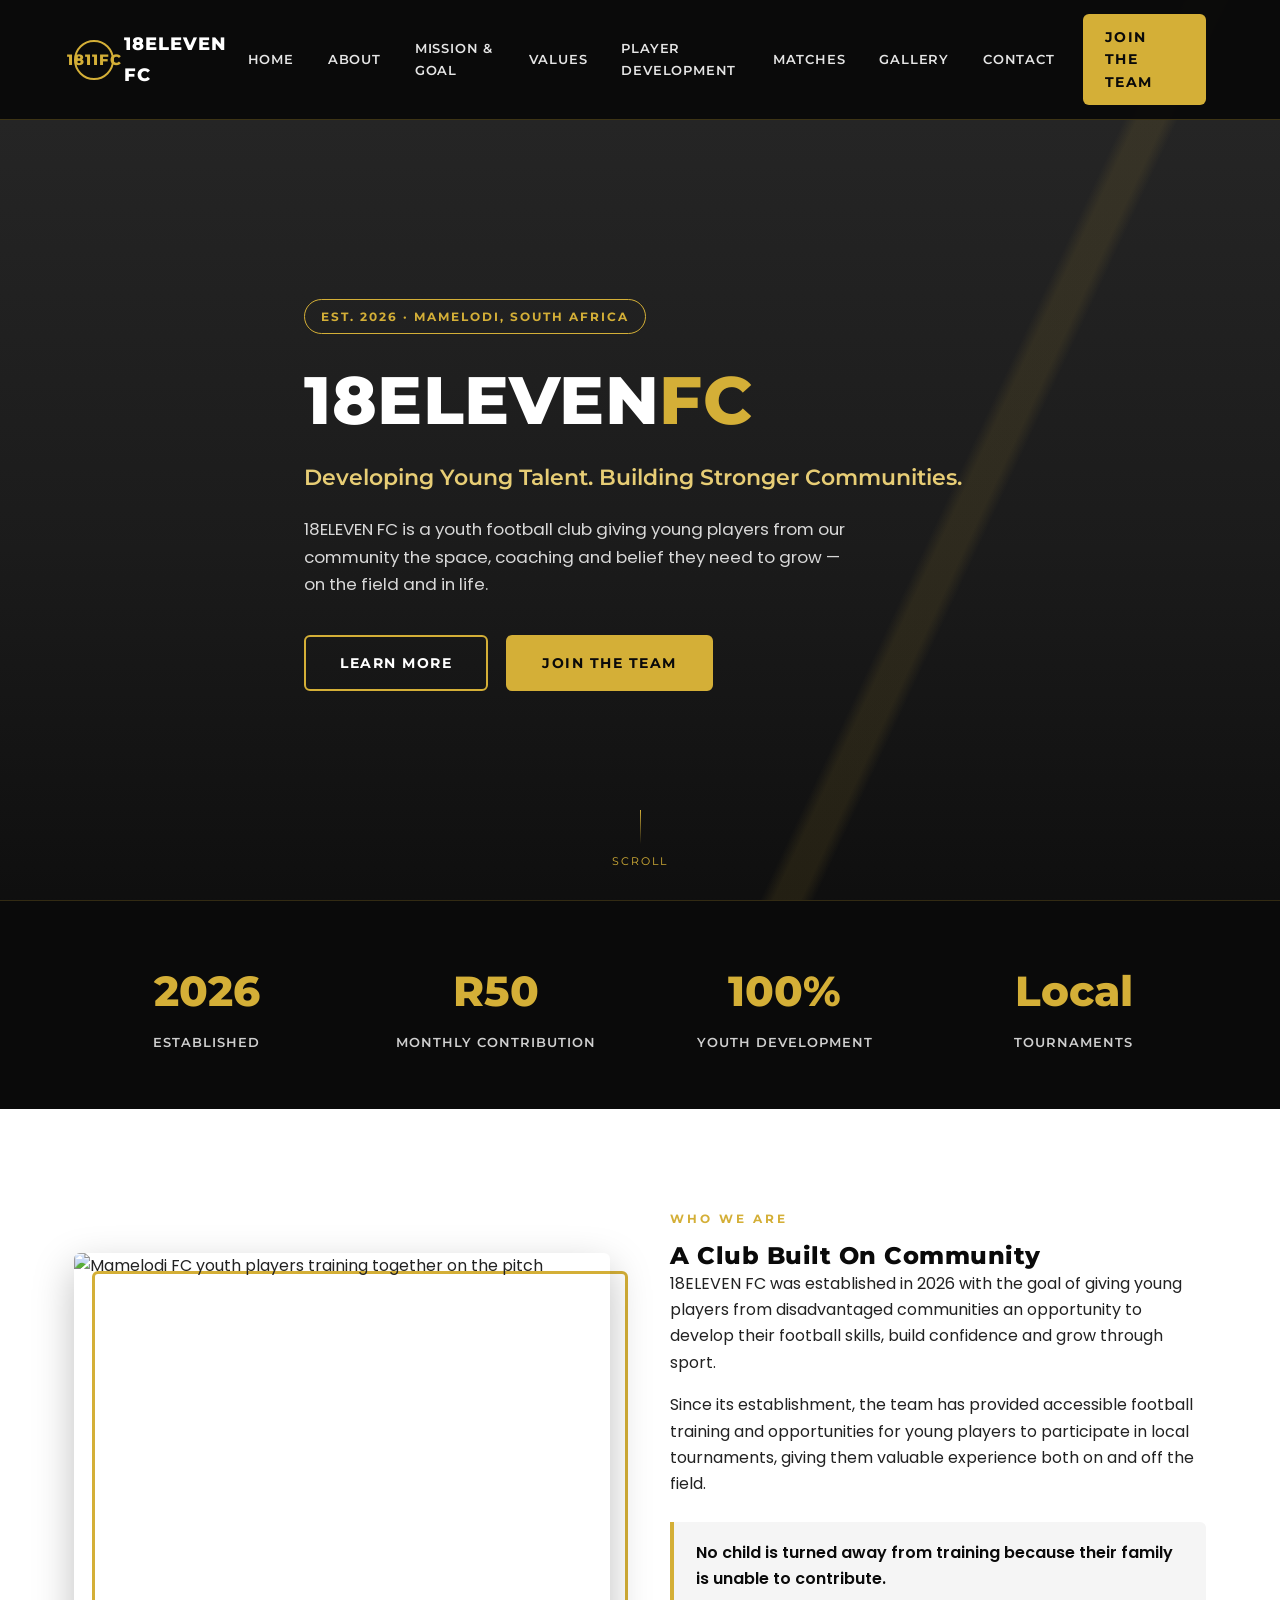
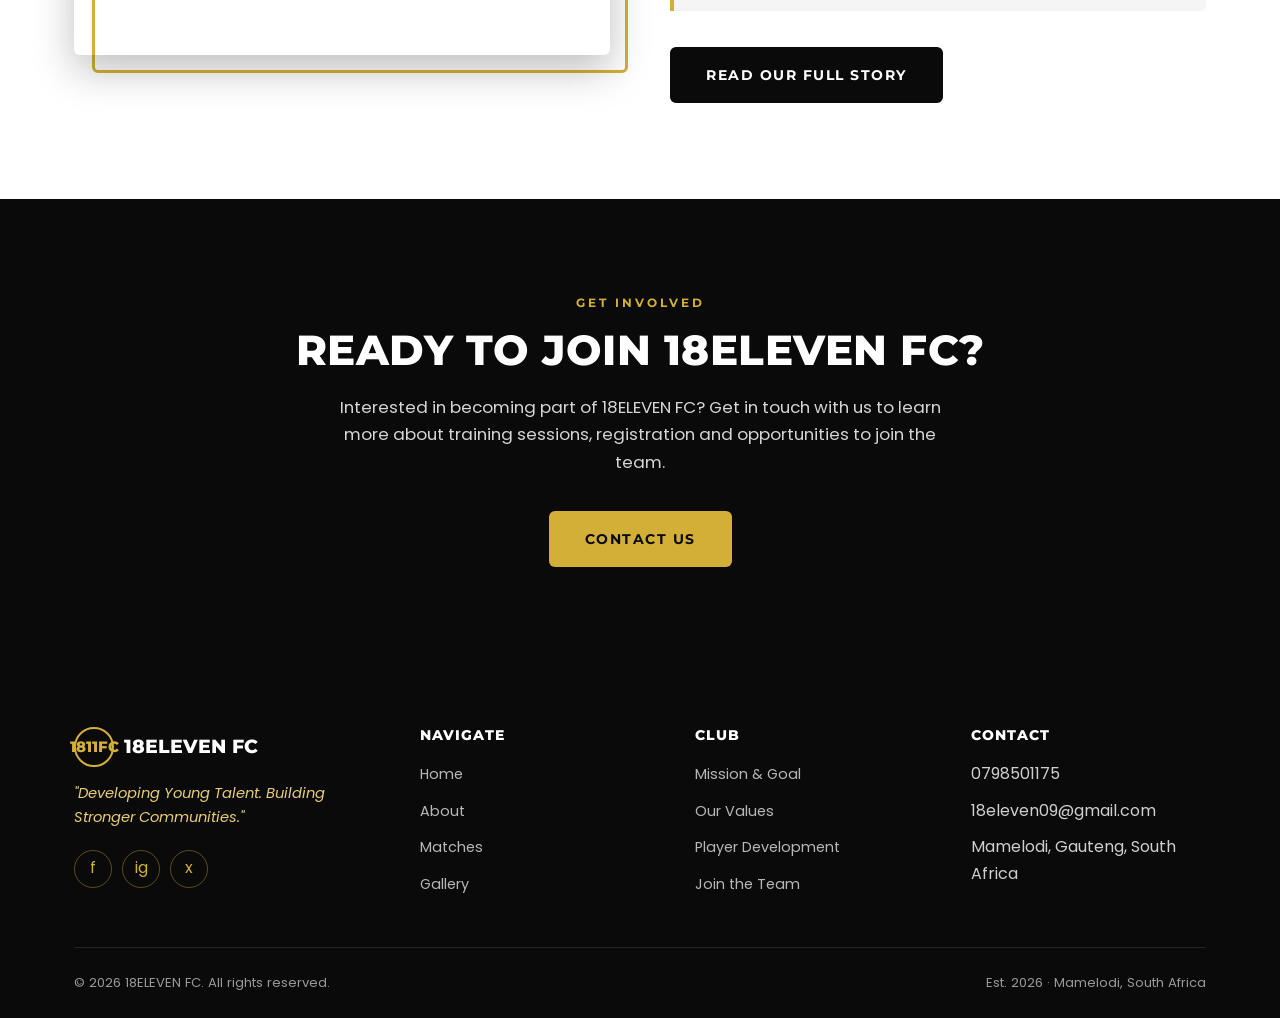
==== index.html @ 3255c5d4 "Reorder contact information in footer" ====
<!DOCTYPE html>
<html lang="en">
<head>
<meta charset="UTF-8">
<meta name="viewport" content="width=device-width, initial-scale=1.0">
<title>18ELEVEN FC | Youth Football Club — Mamelodi, South Africa</title>
<meta name="description" content="18ELEVEN FC is a youth football club established in 2026 in Mamelodi, South Africa, developing young talent and building stronger communities through football.">

<!-- Google Fonts: Montserrat for headings, Poppins for body -->
<link rel="preconnect" href="https://fonts.googleapis.com">
<link rel="preconnect" href="https://fonts.gstatic.com" crossorigin>
<link href="https://fonts.googleapis.com/css2?family=Montserrat:wght@600;700;800&family=Poppins:wght@400;500;600&display=swap" rel="stylesheet">

<link rel="stylesheet" href="style.css">
</head>
<body>

<!-- =================== HEADER / NAVIGATION =================== -->
<header class="site-header">
  <nav class="navbar" aria-label="Main navigation">
    <a href="index.html" class="nav-brand">
      <span class="brand-crest" aria-hidden="true">1811Fc</span>
      18ELEVEN FC
    </a>

    <ul class="nav-menu" id="navMenu">
      <li><a href="index.html" class="nav-link active">Home</a></li>
      <li><a href="about.html#about" class="nav-link">About</a></li>
      <li><a href="about.html#mission" class="nav-link">Mission &amp; Goal</a></li>
      <li><a href="about.html#values" class="nav-link">Values</a></li>
      <li><a href="about.html#development" class="nav-link">Player Development</a></li>
      <li><a href="matches.html" class="nav-link">Matches</a></li>
      <li><a href="gallery.html" class="nav-link">Gallery</a></li>
      <li><a href="contact.html" class="nav-link">Contact</a></li>
      <li><a href="contact.html" class="btn btn-primary nav-cta">Join the Team</a></li>
    </ul>

    <button class="hamburger" id="hamburger" aria-label="Toggle navigation menu" aria-expanded="false" aria-controls="navMenu">
      <span></span><span></span><span></span>
    </button>
  </nav>
</header>

<main>

  <!-- =================== HERO SECTION =================== -->
  <section class="hero" id="home">
    <div class="container hero-content">
      <span class="hero-badge">Est. 2026 &middot; Mamelodi, South Africa</span>
      <h1>18ELEVEN<span>FC</span></h1>
      <p class="tagline">Developing Young Talent. Building Stronger Communities.</p>
      <p class="intro">
        18ELEVEN FC is a youth football club giving young players from our community the space,
        coaching and belief they need to grow — on the field and in life.
      </p>
      <div class="hero-ctas">
        <a href="#about" class="btn btn-outline">Learn More</a>
        <a href="contact.html" class="btn btn-primary">Join the Team</a>
      </div>
    </div>

    <div class="scroll-cue" aria-hidden="true">
      <span class="line"></span>
      Scroll
    </div>
  </section>

  <!-- =================== STATS STRIP =================== -->
  <section class="stats">
    <div class="container">
      <div class="stats-grid">
        <div class="stat-item reveal">
          <div class="stat-number">2026</div>
          <div class="stat-label">Established</div>
        </div>
        <div class="stat-item reveal reveal-delay-1">
          <div class="stat-number">R50</div>
          <div class="stat-label">Monthly Contribution</div>
        </div>
        <div class="stat-item reveal reveal-delay-2">
          <div class="stat-number">100%</div>
          <div class="stat-label">Youth Development</div>
        </div>
        <div class="stat-item reveal reveal-delay-3">
          <div class="stat-number">Local</div>
          <div class="stat-label">Tournaments</div>
        </div>
      </div>
    </div>
  </section>

  <!-- =================== SHORT ABOUT INTRO (anchor target: #about) =================== -->
  <section class="section" id="about">
    <div class="container">
      <div class="about-grid">
        <div class="about-media reveal">
          <!-- Replace images/team.jpg with a real club photo -->
          <img src="images/team.jpg" alt="Mamelodi FC youth players training together on the pitch">
          <div class="media-frame" aria-hidden="true"></div>
        </div>
        <div class="about-text reveal reveal-delay-1">
          <span class="eyebrow">Who We Are</span>
          <h2>A Club Built On Community</h2>
          <p>
            18ELEVEN FC was established in 2026 with the goal of giving young players from disadvantaged
            communities an opportunity to develop their football skills, build confidence and grow through sport.
          </p>
          <p>
            Since its establishment, the team has provided accessible football training and opportunities
            for young players to participate in local tournaments, giving them valuable experience both
            on and off the field.
          </p>
          <div class="highlight-box">
            No child is turned away from training because their family is unable to contribute.
          </div>
          <div class="hero-ctas">
            <a href="about.html" class="btn btn-dark">Read Our Full Story</a>
          </div>
        </div>
      </div>
    </div>
  </section>

  <!-- =================== JOIN CTA BAND =================== -->
  <section class="join-band texture-panel">
    <div class="container reveal">
      <span class="eyebrow">Get Involved</span>
      <h2>Ready To Join 18ELEVEN FC?</h2>
      <p>
        Interested in becoming part of 18ELEVEN FC? Get in touch with us to learn more about training
        sessions, registration and opportunities to join the team.
      </p>
      <a href="contact.html" class="btn btn-primary">Contact Us</a>
    </div>
  </section>

</main>

<!-- =================== FOOTER =================== -->
<footer class="site-footer">
  <div class="container">
    <div class="footer-grid">
      <div>
        <div class="footer-brand">
          <span class="brand-crest" aria-hidden="true">1811FC</span>
          18ELEVEN FC
        </div>
        <p class="footer-tagline">"Developing Young Talent. Building Stronger Communities."</p>
        <div class="social-links" style="margin-top:20px;">
          <!-- Replace # with real social media links -->
          <a href="#" aria-label="Mamelodi FC on Facebook">f</a>
          <a href="#" aria-label="Mamelodi FC on Instagram">ig</a>
          <a href="#" aria-label="Mamelodi FC on X / Twitter">x</a>
        </div>
      </div>

      <div class="footer-col">
        <h4>Navigate</h4>
        <ul>
          <li><a href="index.html">Home</a></li>
          <li><a href="about.html">About</a></li>
          <li><a href="matches.html">Matches</a></li>
          <li><a href="gallery.html">Gallery</a></li>
        </ul>
      </div>

      <div class="footer-col">
        <h4>Club</h4>
        <ul>
          <li><a href="about.html#mission">Mission &amp; Goal</a></li>
          <li><a href="about.html#values">Our Values</a></li>
          <li><a href="about.html#development">Player Development</a></li>
          <li><a href="contact.html">Join the Team</a></li>
        </ul>
      </div>

      <div class="footer-col">
        <h4>Contact</h4>
        <ul>
          <li>0798501175</li>
          <li>18eleven09@gmail.com</li>
          <li>Mamelodi, Gauteng, South Africa</li>
        </ul>
      </div>
    </div>

    <div class="footer-bottom">
      <span>&copy; <span id="currentYear"></span> 18ELEVEN FC. All rights reserved.</span>
      <span>Est. 2026 &middot; Mamelodi, South Africa</span>
    </div>
  </div>
</footer>

<!-- Back to top button -->
<button class="back-to-top" id="backToTop" aria-label="Back to top">&uarr;</button>

<script src="script.js"></script>
</body>
</html>
---- style.css ----
/* =============================================================
   MAMELODI FC — STYLESHEET
   Theme: Black (#0A0A0A) & Gold (#D4AF37)
   Fonts: Montserrat (headings) / Poppins (body)
   ============================================================= */

/* -------------------------------------------------------------
   1. ROOT VARIABLES
   ------------------------------------------------------------- */
:root {
  --color-black: #0A0A0A;
  --color-black-soft: #151515;
  --color-gold: #D4AF37;
  --color-gold-light: #E7CD75;
  --color-white: #FFFFFF;
  --color-bg-light: #F5F5F5;
  --color-text: #222222;
  --color-text-muted: #5b5b5b;

  --font-heading: 'Montserrat', sans-serif;
  --font-body: 'Poppins', sans-serif;

  --max-width: 1180px;
  --radius: 6px;
  --transition: 0.25s ease;
  --shadow-soft: 0 10px 30px rgba(0, 0, 0, 0.08);
  --shadow-strong: 0 15px 40px rgba(0, 0, 0, 0.25);
}

/* -------------------------------------------------------------
   2. RESET & BASE
   ------------------------------------------------------------- */
*,
*::before,
*::after { box-sizing: border-box; margin: 0; padding: 0; }

html { scroll-behavior: smooth; }

body {
  font-family: var(--font-body);
  color: var(--color-text);
  background: var(--color-white);
  line-height: 1.65;
  overflow-x: hidden;
}

img { max-width: 100%; display: block; }

a { text-decoration: none; color: inherit; }

ul { list-style: none; }

button { font-family: inherit; cursor: pointer; border: none; background: none; }

h1, h2, h3, h4 {
  font-family: var(--font-heading);
  font-weight: 800;
  line-height: 1.2;
  color: var(--color-black);
  letter-spacing: 0.5px;
}

.container {
  width: 100%;
  max-width: var(--max-width);
  margin: 0 auto;
  padding: 0 24px;
}

/* Accessible focus state */
a:focus-visible,
button:focus-visible,
input:focus-visible,
textarea:focus-visible {
  outline: 3px solid var(--color-gold);
  outline-offset: 3px;
}

/* Respect reduced motion preference */
@media (prefers-reduced-motion: reduce) {
  html { scroll-behavior: auto; }
  * { animation-duration: 0.001ms !important; animation-iteration-count: 1 !important; transition-duration: 0.001ms !important; }
}

/* -------------------------------------------------------------
   3. SECTION UTILITIES
   ------------------------------------------------------------- */
.section {
  padding: 96px 0;
}

.section--alt {
  background: var(--color-bg-light);
}

.section--dark {
  background: var(--color-black);
  color: #ddd;
}

.section--dark h2,
.section--dark h3 { color: var(--color-white); }

.section-header {
  text-align: center;
  max-width: 680px;
  margin: 0 auto 56px;
}

.eyebrow {
  display: inline-block;
  font-family: var(--font-heading);
  font-size: 0.78rem;
  font-weight: 700;
  letter-spacing: 3px;
  text-transform: uppercase;
  color: var(--color-gold);
  margin-bottom: 12px;
}

.section-header h2 {
  font-size: clamp(1.8rem, 3.5vw, 2.6rem);
  text-transform: uppercase;
  margin-bottom: 14px;
}

.section-header p {
  color: var(--color-text-muted);
  font-size: 1.05rem;
}

/* Signature divider: a football halfway-line + centre circle motif,
   used to separate major sections without being overdone. */
.pitch-divider {
  display: flex;
  align-items: center;
  justify-content: center;
  gap: 14px;
  margin: 0 auto 48px;
  width: 100%;
  max-width: 220px;
}
.pitch-divider::before,
.pitch-divider::after {
  content: "";
  flex: 1;
  height: 2px;
  background: var(--color-gold);
  opacity: 0.6;
}
.pitch-divider span {
  width: 14px;
  height: 14px;
  border: 2px solid var(--color-gold);
  border-radius: 50%;
}

/* Subtle football texture background (hex/pentagon pattern) */
.texture-panel {
  position: relative;
  background-color: var(--color-black);
  background-image:
    radial-gradient(circle at 20% 30%, rgba(212, 175, 55, 0.08) 0, transparent 45%),
    radial-gradient(circle at 80% 70%, rgba(212, 175, 55, 0.06) 0, transparent 40%),
    repeating-linear-gradient(60deg, rgba(212,175,55,0.035) 0px, rgba(212,175,55,0.035) 1px, transparent 1px, transparent 42px),
    repeating-linear-gradient(-60deg, rgba(212,175,55,0.035) 0px, rgba(212,175,55,0.035) 1px, transparent 1px, transparent 42px);
}

/* -------------------------------------------------------------
   4. BUTTONS
   ------------------------------------------------------------- */
.btn {
  display: inline-flex;
  align-items: center;
  justify-content: center;
  gap: 8px;
  padding: 15px 34px;
  font-family: var(--font-heading);
  font-weight: 700;
  font-size: 0.85rem;
  text-transform: uppercase;
  letter-spacing: 1.5px;
  border-radius: var(--radius);
  transition: transform var(--transition), box-shadow var(--transition), background var(--transition), color var(--transition);
  border: 2px solid transparent;
}

.btn-primary {
  background: var(--color-gold);
  color: var(--color-black);
}
.btn-primary:hover {
  background: var(--color-gold-light);
  transform: translateY(-3px);
  box-shadow: 0 10px 24px rgba(212, 175, 55, 0.35);
}

.btn-outline {
  background: transparent;
  color: var(--color-white);
  border-color: var(--color-gold);
}
.btn-outline:hover {
  background: var(--color-gold);
  color: var(--color-black);
  transform: translateY(-3px);
}

.btn-dark {
  background: var(--color-black);
  color: var(--color-white);
  border-color: var(--color-black);
}
.btn-dark:hover {
  background: var(--color-white);
  color: var(--color-black);
  border-color: var(--color-black);
}

.btn-block { width: 100%; }

.hero-ctas {
  display: flex;
  flex-wrap: wrap;
  gap: 18px;
  margin-top: 36px;
}

/* -------------------------------------------------------------
   5. HEADER / NAVIGATION
   ------------------------------------------------------------- */
.site-header {
  position: fixed;
  top: 0;
  left: 0;
  width: 100%;
  z-index: 1000;
  background: rgba(10, 10, 10, 0.96);
  border-bottom: 1px solid rgba(212, 175, 55, 0.25);
  transition: background var(--transition);
}

.navbar {
  display: flex;
  align-items: center;
  justify-content: space-between;
  padding: 14px 24px;
  max-width: var(--max-width);
  margin: 0 auto;
}

.nav-brand {
  display: flex;
  align-items: center;
  gap: 10px;
  font-family: var(--font-heading);
  color: var(--color-white);
  font-weight: 800;
  font-size: 1.15rem;
  text-transform: uppercase;
  letter-spacing: 1px;
}

.brand-crest {
  width: 40px;
  height: 40px;
  border-radius: 50%;
  border: 2px solid var(--color-gold);
  display: flex;
  align-items: center;
  justify-content: center;
  color: var(--color-gold);
  font-weight: 800;
  font-size: 0.95rem;
  flex-shrink: 0;
}

.nav-menu {
  display: flex;
  align-items: center;
  gap: 6px;
}

.nav-link {
  display: inline-block;
  padding: 10px 14px;
  font-family: var(--font-heading);
  font-size: 0.82rem;
  font-weight: 600;
  text-transform: uppercase;
  letter-spacing: 0.8px;
  color: #e5e5e5;
  border-radius: var(--radius);
  transition: color var(--transition), background var(--transition);
  position: relative;
}

.nav-link:hover,
.nav-link.active {
  color: var(--color-gold);
}

.nav-link.active::after {
  content: "";
  position: absolute;
  left: 14px;
  right: 14px;
  bottom: 4px;
  height: 2px;
  background: var(--color-gold);
}

.nav-cta {
  margin-left: 8px;
  padding: 10px 20px;
}

.hamburger {
  display: none;
  flex-direction: column;
  gap: 5px;
  width: 32px;
  height: 24px;
  z-index: 1100;
}

.hamburger span {
  display: block;
  height: 2px;
  width: 100%;
  background: var(--color-gold);
  transition: transform var(--transition), opacity var(--transition);
}

.hamburger.open span:nth-child(1) { transform: translateY(7px) rotate(45deg); }
.hamburger.open span:nth-child(2) { opacity: 0; }
.hamburger.open span:nth-child(3) { transform: translateY(-7px) rotate(-45deg); }

/* -------------------------------------------------------------
   6. HERO
   ------------------------------------------------------------- */
.hero {
  position: relative;
  min-height: 100vh;
  display: flex;
  align-items: center;
  background:
    linear-gradient(180deg, rgba(10,10,10,0.88) 0%, rgba(10,10,10,0.93) 60%, rgba(10,10,10,0.98) 100%),
    url('../images/hero.jpg') center/cover no-repeat;
  color: var(--color-white);
  padding-top: 90px;
  overflow: hidden;
}

.hero::before {
  /* subtle gold sash, football pitch-line inspired */
  content: "";
  position: absolute;
  top: -20%;
  right: -10%;
  width: 60%;
  height: 140%;
  background: linear-gradient(115deg, transparent 46%, rgba(212, 175, 55, 0.10) 47%, rgba(212, 175, 55, 0.10) 49%, transparent 50%);
  pointer-events: none;
}

.hero-content {
  max-width: 720px;
  position: relative;
  z-index: 2;
}

.hero-badge {
  display: inline-flex;
  align-items: center;
  gap: 8px;
  border: 1px solid var(--color-gold);
  color: var(--color-gold);
  font-family: var(--font-heading);
  font-size: 0.75rem;
  font-weight: 700;
  letter-spacing: 2px;
  text-transform: uppercase;
  padding: 7px 16px;
  border-radius: 999px;
  margin-bottom: 26px;
}

.hero h1 {
  color: var(--color-white);
  font-size: clamp(2.4rem, 6vw, 4.2rem);
  text-transform: uppercase;
  margin-bottom: 18px;
}

.hero h1 span { color: var(--color-gold); }

.hero .tagline {
  font-family: var(--font-heading);
  font-size: clamp(1.1rem, 2vw, 1.4rem);
  font-weight: 600;
  color: var(--color-gold-light);
  margin-bottom: 20px;
}

.hero p.intro {
  font-size: 1.05rem;
  color: #d8d8d8;
  max-width: 560px;
}

.scroll-cue {
  position: absolute;
  bottom: 30px;
  left: 50%;
  transform: translateX(-50%);
  display: flex;
  flex-direction: column;
  align-items: center;
  gap: 8px;
  color: var(--color-gold);
  font-size: 0.7rem;
  letter-spacing: 2px;
  text-transform: uppercase;
  font-family: var(--font-heading);
  z-index: 2;
}

.scroll-cue .line {
  width: 1px;
  height: 34px;
  background: linear-gradient(var(--color-gold), transparent);
  animation: scrollpulse 1.8s infinite;
}

@keyframes scrollpulse {
  0% { transform: scaleY(0.4); opacity: 0.4; }
  50% { transform: scaleY(1); opacity: 1; }
  100% { transform: scaleY(0.4); opacity: 0.4; }
}

/* -------------------------------------------------------------
   7. STATS STRIP
   ------------------------------------------------------------- */
.stats {
  background: var(--color-black);
  padding: 56px 0;
  border-top: 1px solid rgba(212,175,55,0.2);
}

.stats-grid {
  display: grid;
  grid-template-columns: repeat(4, 1fr);
  gap: 24px;
  text-align: center;
}

.stat-item .stat-number {
  font-family: var(--font-heading);
  font-size: clamp(1.8rem, 4vw, 2.6rem);
  font-weight: 800;
  color: var(--color-gold);
  margin-bottom: 6px;
}

.stat-item .stat-label {
  font-size: 0.82rem;
  letter-spacing: 1px;
  text-transform: uppercase;
  color: #cfcfcf;
  font-family: var(--font-heading);
  font-weight: 600;
}

/* -------------------------------------------------------------
   8. CARDS (generic)
   ------------------------------------------------------------- */
.card-grid {
  display: grid;
  gap: 28px;
}

.grid-2 { grid-template-columns: repeat(2, 1fr); }
.grid-3 { grid-template-columns: repeat(3, 1fr); }
.grid-5 { grid-template-columns: repeat(5, 1fr); }
.grid-6 { grid-template-columns: repeat(3, 1fr); }

.card {
  background: var(--color-white);
  border: 1px solid #eaeaea;
  border-radius: var(--radius);
  padding: 34px 28px;
  transition: transform var(--transition), box-shadow var(--transition), border-color var(--transition);
}

.card:hover {
  transform: translateY(-6px);
  box-shadow: var(--shadow-soft);
  border-color: var(--color-gold);
}

.card-icon {
  width: 56px;
  height: 56px;
  border-radius: 50%;
  background: var(--color-black);
  color: var(--color-gold);
  display: flex;
  align-items: center;
  justify-content: center;
  margin-bottom: 20px;
}

.card h3 {
  font-size: 1.15rem;
  text-transform: uppercase;
  margin-bottom: 10px;
  letter-spacing: 0.4px;
}

.card p {
  color: var(--color-text-muted);
  font-size: 0.96rem;
}

/* -------------------------------------------------------------
   9. ABOUT PAGE — INTRO
   ------------------------------------------------------------- */
.about-grid {
  display: grid;
  grid-template-columns: 1fr 1fr;
  gap: 60px;
  align-items: center;
}

.about-media {
  position: relative;
}

.about-media img {
  border-radius: var(--radius);
  width: 100%;
  aspect-ratio: 4/3;
  object-fit: cover;
  box-shadow: var(--shadow-strong);
}

.about-media .media-frame {
  position: absolute;
  top: 18px;
  left: 18px;
  width: 100%;
  height: 100%;
  border: 3px solid var(--color-gold);
  border-radius: var(--radius);
  z-index: -1;
}

.about-text p { margin-bottom: 16px; color: var(--color-text); }

.about-text p:last-child { margin-bottom: 0; }

.highlight-box {
  margin-top: 24px;
  border-left: 4px solid var(--color-gold);
  background: var(--color-bg-light);
  padding: 18px 22px;
  border-radius: 0 var(--radius) var(--radius) 0;
  font-weight: 600;
  color: var(--color-black);
}

/* -------------------------------------------------------------
   10. MISSION & GOAL
   ------------------------------------------------------------- */
.mg-grid {
  display: grid;
  grid-template-columns: repeat(2, 1fr);
  gap: 32px;
}

.mg-card {
  padding: 44px 36px;
  border-radius: var(--radius);
  position: relative;
  overflow: hidden;
}

.mg-card.mission {
  background: var(--color-black);
  color: #e5e5e5;
}

.mg-card.goal {
  background: var(--color-gold);
  color: var(--color-black);
}

.mg-card .mg-icon {
  font-family: var(--font-heading);
  font-size: 0.75rem;
  letter-spacing: 2px;
  text-transform: uppercase;
  font-weight: 700;
  margin-bottom: 18px;
  display: inline-block;
}

.mg-card.mission .mg-icon { color: var(--color-gold); }
.mg-card.goal .mg-icon { color: var(--color-black); }

.mg-card h3 {
  font-size: 1.6rem;
  text-transform: uppercase;
  margin-bottom: 16px;
}

.mg-card.mission h3 { color: var(--color-white); }
.mg-card.goal h3 { color: var(--color-black); }

.mg-card p { font-size: 1rem; line-height: 1.75; }

/* -------------------------------------------------------------
   11. VALUES
   ------------------------------------------------------------- */
.values-grid {
  display: grid;
  grid-template-columns: repeat(5, 1fr);
  gap: 22px;
}

.value-card {
  text-align: center;
  padding: 30px 18px;
  background: var(--color-white);
  border: 1px solid #eaeaea;
  border-radius: var(--radius);
  transition: transform var(--transition), border-color var(--transition), box-shadow var(--transition);
}

.value-card:hover {
  transform: translateY(-6px);
  border-color: var(--color-gold);
  box-shadow: var(--shadow-soft);
}

.value-icon {
  width: 64px;
  height: 64px;
  margin: 0 auto 18px;
  border-radius: 50%;
  border: 2px solid var(--color-gold);
  display: flex;
  align-items: center;
  justify-content: center;
  color: var(--color-gold);
}

.value-icon svg { width: 28px; height: 28px; stroke: var(--color-gold); fill: none; }

.value-card h3 {
  font-size: 1rem;
  text-transform: uppercase;
  margin-bottom: 10px;
}

.value-card p {
  font-size: 0.88rem;
  color: var(--color-text-muted);
}

/* -------------------------------------------------------------
   12. PLAYER DEVELOPMENT
   ------------------------------------------------------------- */
.dev-note {
  text-align: center;
  max-width: 760px;
  margin: -24px auto 48px;
  color: var(--color-text-muted);
}

/* -------------------------------------------------------------
   13. TOURNAMENTS & MATCHES
   ------------------------------------------------------------- */
.placeholder-note {
  background: #fff8e6;
  border: 1px dashed var(--color-gold);
  border-radius: var(--radius);
  padding: 18px 22px;
  color: #7a6011;
  font-size: 0.92rem;
  margin-bottom: 48px;
}

.match-card {
  border-radius: var(--radius);
  overflow: hidden;
  border: 1px solid #eaeaea;
  background: var(--color-white);
}

.match-card-head {
  background: var(--color-black);
  color: var(--color-gold);
  padding: 14px 22px;
  font-family: var(--font-heading);
  font-size: 0.78rem;
  letter-spacing: 1.5px;
  text-transform: uppercase;
  font-weight: 700;
}

.match-card-body { padding: 26px 22px; }

.match-card-body h3 {
  font-size: 1.05rem;
  text-transform: none;
  margin-bottom: 10px;
}

.match-meta {
  display: flex;
  flex-direction: column;
  gap: 8px;
  margin-top: 16px;
  font-size: 0.88rem;
  color: var(--color-text-muted);
}

.match-meta span {
  display: flex;
  align-items: center;
  gap: 8px;
}

.tbc {
  display: inline-block;
  padding: 3px 10px;
  background: var(--color-bg-light);
  border-radius: 999px;
  font-size: 0.72rem;
  font-weight: 700;
  letter-spacing: 0.5px;
  color: var(--color-text-muted);
}

/* -------------------------------------------------------------
   14. GALLERY
   ------------------------------------------------------------- */
.gallery-filters {
  display: flex;
  flex-wrap: wrap;
  justify-content: center;
  gap: 12px;
  margin-bottom: 44px;
}

.filter-btn {
  padding: 10px 22px;
  border: 1px solid var(--color-black);
  border-radius: 999px;
  font-family: var(--font-heading);
  font-size: 0.78rem;
  font-weight: 700;
  text-transform: uppercase;
  letter-spacing: 1px;
  color: var(--color-black);
  transition: background var(--transition), color var(--transition);
}

.filter-btn:hover,
.filter-btn.active {
  background: var(--color-black);
  color: var(--color-gold);
}

.gallery-grid {
  display: grid;
  grid-template-columns: repeat(4, 1fr);
  gap: 16px;
}

.gallery-item {
  position: relative;
  border-radius: var(--radius);
  overflow: hidden;
  cursor: pointer;
  aspect-ratio: 1/1;
  background: var(--color-bg-light);
}

.gallery-item img {
  width: 100%;
  height: 100%;
  object-fit: cover;
  transition: transform 0.4s ease;
}

.gallery-item:hover img { transform: scale(1.08); }

.gallery-item .gi-overlay {
  position: absolute;
  inset: 0;
  background: linear-gradient(0deg, rgba(10,10,10,0.85) 0%, transparent 55%);
  display: flex;
  align-items: flex-end;
  padding: 14px;
  opacity: 0;
  transition: opacity var(--transition);
}

.gallery-item:hover .gi-overlay { opacity: 1; }

.gi-overlay span {
  color: var(--color-gold);
  font-family: var(--font-heading);
  font-size: 0.72rem;
  letter-spacing: 1px;
  text-transform: uppercase;
  font-weight: 700;
}

/* Lightbox */
.lightbox {
  position: fixed;
  inset: 0;
  background: rgba(10, 10, 10, 0.94);
  display: none;
  align-items: center;
  justify-content: center;
  z-index: 2000;
  padding: 24px;
}

.lightbox.open { display: flex; }

.lightbox-content {
  max-width: 900px;
  width: 100%;
  text-align: center;
}

.lightbox-content img {
  max-height: 78vh;
  margin: 0 auto;
  border-radius: var(--radius);
  border: 2px solid var(--color-gold);
}

.lightbox-caption {
  color: var(--color-gold-light);
  font-family: var(--font-heading);
  margin-top: 16px;
  font-size: 0.9rem;
  letter-spacing: 1px;
  text-transform: uppercase;
}

.lightbox-close,
.lightbox-prev,
.lightbox-next {
  position: absolute;
  color: var(--color-white);
  font-size: 1.6rem;
  background: rgba(255,255,255,0.08);
  width: 48px;
  height: 48px;
  border-radius: 50%;
  display: flex;
  align-items: center;
  justify-content: center;
  transition: background var(--transition);
}

.lightbox-close:hover,
.lightbox-prev:hover,
.lightbox-next:hover { background: var(--color-gold); color: var(--color-black); }

.lightbox-close { top: 24px; right: 24px; }
.lightbox-prev { left: 24px; top: 50%; transform: translateY(-50%); }
.lightbox-next { right: 24px; top: 50%; transform: translateY(-50%); }

/* -------------------------------------------------------------
   15. JOIN CTA BAND
   ------------------------------------------------------------- */
.join-band {
  background: var(--color-black);
  color: var(--color-white);
  text-align: center;
  padding: 90px 0;
  position: relative;
}

.join-band h2 {
  color: var(--color-white);
  font-size: clamp(1.8rem, 4vw, 2.6rem);
  text-transform: uppercase;
  margin-bottom: 18px;
}

.join-band p {
  max-width: 620px;
  margin: 0 auto 34px;
  color: #d5d5d5;
  font-size: 1.05rem;
}

/* -------------------------------------------------------------
   16. CONTACT
   ------------------------------------------------------------- */
.contact-grid {
  display: grid;
  grid-template-columns: 0.9fr 1.1fr;
  gap: 56px;
}

.contact-info h3 {
  text-transform: uppercase;
  font-size: 1.2rem;
  margin-bottom: 20px;
}

.contact-detail {
  display: flex;
  align-items: flex-start;
  gap: 14px;
  margin-bottom: 22px;
}

.contact-detail .ci-icon {
  width: 42px;
  height: 42px;
  border-radius: 50%;
  background: var(--color-black);
  color: var(--color-gold);
  display: flex;
  align-items: center;
  justify-content: center;
  flex-shrink: 0;
}

.contact-detail strong {
  display: block;
  font-family: var(--font-heading);
  font-size: 0.85rem;
  text-transform: uppercase;
  letter-spacing: 0.5px;
  margin-bottom: 3px;
}

.contact-detail span,
.contact-detail a { color: var(--color-text-muted); font-size: 0.95rem; }

.map-placeholder {
  margin-top: 28px;
  background: var(--color-bg-light);
  border: 1px dashed #c9c9c9;
  border-radius: var(--radius);
  height: 220px;
  display: flex;
  align-items: center;
  justify-content: center;
  color: var(--color-text-muted);
  font-size: 0.85rem;
  text-align: center;
  padding: 20px;
}

/* Form */
.contact-form {
  background: var(--color-white);
  border: 1px solid #eaeaea;
  border-radius: var(--radius);
  padding: 40px;
  box-shadow: var(--shadow-soft);
}

.form-row {
  display: grid;
  grid-template-columns: 1fr 1fr;
  gap: 20px;
}

.form-group { margin-bottom: 20px; }

.form-group label {
  display: block;
  font-family: var(--font-heading);
  font-size: 0.8rem;
  font-weight: 700;
  text-transform: uppercase;
  letter-spacing: 0.5px;
  margin-bottom: 8px;
  color: var(--color-black);
}

.form-group input,
.form-group textarea {
  width: 100%;
  padding: 13px 16px;
  border: 1.5px solid #d8d8d8;
  border-radius: var(--radius);
  font-family: var(--font-body);
  font-size: 0.95rem;
  color: var(--color-text);
  transition: border-color var(--transition), box-shadow var(--transition);
  background: var(--color-white);
}

.form-group input:focus,
.form-group textarea:focus {
  border-color: var(--color-gold);
  box-shadow: 0 0 0 3px rgba(212, 175, 55, 0.18);
  outline: none;
}

.form-group textarea { resize: vertical; min-height: 130px; }

.form-error {
  display: none;
  color: #c0392b;
  font-size: 0.78rem;
  margin-top: 6px;
  font-weight: 600;
}

.form-group.invalid input,
.form-group.invalid textarea { border-color: #c0392b; }

.form-group.invalid .form-error { display: block; }

.form-success {
  display: none;
  background: #eafaf0;
  border: 1px solid #2ecc71;
  color: #1f8a4c;
  padding: 14px 18px;
  border-radius: var(--radius);
  margin-bottom: 20px;
  font-size: 0.92rem;
  font-weight: 600;
}

.form-success.show { display: block; }

/* -------------------------------------------------------------
   17. FOOTER
   ------------------------------------------------------------- */
.site-footer {
  background: var(--color-black);
  color: #cfcfcf;
  padding: 70px 0 24px;
}

.footer-grid {
  display: grid;
  grid-template-columns: 1.3fr 1fr 1fr 1fr;
  gap: 40px;
  padding-bottom: 40px;
  border-bottom: 1px solid rgba(255,255,255,0.1);
}

.footer-brand {
  display: flex;
  align-items: center;
  gap: 10px;
  font-family: var(--font-heading);
  color: var(--color-white);
  font-weight: 800;
  font-size: 1.2rem;
  text-transform: uppercase;
  margin-bottom: 14px;
}

.footer-tagline {
  color: var(--color-gold-light);
  font-style: italic;
  font-size: 0.92rem;
  max-width: 260px;
}

.footer-col h4 {
  color: var(--color-white);
  font-size: 0.85rem;
  text-transform: uppercase;
  letter-spacing: 1px;
  margin-bottom: 18px;
}

.footer-col ul li { margin-bottom: 10px; }

.footer-col a {
  font-size: 0.9rem;
  color: #b7b7b7;
  transition: color var(--transition);
}

.footer-col a:hover { color: var(--color-gold); }

.social-links {
  display: flex;
  gap: 10px;
}

.social-links a {
  width: 38px;
  height: 38px;
  border-radius: 50%;
  border: 1px solid rgba(212,175,55,0.4);
  display: flex;
  align-items: center;
  justify-content: center;
  color: var(--color-gold);
  transition: background var(--transition), color var(--transition);
}

.social-links a:hover { background: var(--color-gold); color: var(--color-black); }

.footer-bottom {
  padding-top: 24px;
  display: flex;
  flex-wrap: wrap;
  align-items: center;
  justify-content: space-between;
  gap: 12px;
  font-size: 0.82rem;
  color: #999;
}

/* -------------------------------------------------------------
   18. BACK TO TOP
   ------------------------------------------------------------- */
.back-to-top {
  position: fixed;
  bottom: 28px;
  right: 28px;
  width: 48px;
  height: 48px;
  border-radius: 50%;
  background: var(--color-gold);
  color: var(--color-black);
  display: flex;
  align-items: center;
  justify-content: center;
  font-size: 1.2rem;
  box-shadow: var(--shadow-strong);
  opacity: 0;
  visibility: hidden;
  transform: translateY(10px);
  transition: opacity var(--transition), transform var(--transition), visibility var(--transition);
  z-index: 900;
}

.back-to-top.show {
  opacity: 1;
  visibility: visible;
  transform: translateY(0);
}

.back-to-top:hover { background: var(--color-gold-light); }

/* -------------------------------------------------------------
   19. PAGE HEADER BANNER (for sub-pages)
   ------------------------------------------------------------- */
.page-banner {
  padding: 160px 0 70px;
  background: var(--color-black);
  color: var(--color-white);
  text-align: center;
  position: relative;
}

.page-banner .eyebrow { color: var(--color-gold); }

.page-banner h1 {
  color: var(--color-white);
  text-transform: uppercase;
  font-size: clamp(2rem, 4.5vw, 3rem);
  margin-bottom: 12px;
}

.page-banner p {
  color: #cfcfcf;
  max-width: 560px;
  margin: 0 auto;
}

.breadcrumb {
  margin-top: 18px;
  font-size: 0.82rem;
  color: #999;
  font-family: var(--font-heading);
  text-transform: uppercase;
  letter-spacing: 1px;
}

.breadcrumb a { color: var(--color-gold); }

/* -------------------------------------------------------------
   20. SCROLL REVEAL
   ------------------------------------------------------------- */
.reveal {
  opacity: 0;
  transform: translateY(28px);
  transition: opacity 0.7s ease, transform 0.7s ease;
}

.reveal.in-view {
  opacity: 1;
  transform: translateY(0);
}

.reveal-delay-1 { transition-delay: 0.08s; }
.reveal-delay-2 { transition-delay: 0.16s; }
.reveal-delay-3 { transition-delay: 0.24s; }
.reveal-delay-4 { transition-delay: 0.32s; }
.reveal-delay-5 { transition-delay: 0.4s; }

/* -------------------------------------------------------------
   21. RESPONSIVE
   ------------------------------------------------------------- */
@media (max-width: 991px) {
  .grid-3 { grid-template-columns: repeat(2, 1fr); }
  .grid-5 { grid-template-columns: repeat(3, 1fr); }
  .grid-6 { grid-template-columns: repeat(2, 1fr); }
  .values-grid { grid-template-columns: repeat(3, 1fr); }
  .gallery-grid { grid-template-columns: repeat(3, 1fr); }
  .about-grid { grid-template-columns: 1fr; gap: 40px; }
  .stats-grid { grid-template-columns: repeat(4, 1fr); gap: 16px; }
  .contact-grid { grid-template-columns: 1fr; }
  .footer-grid { grid-template-columns: 1fr 1fr; }
}

@media (max-width: 768px) {
  .section { padding: 70px 0; }

  .nav-menu {
    position: fixed;
    top: 0;
    right: 0;
    height: 100vh;
    width: min(320px, 80%);
    background: var(--color-black-soft);
    flex-direction: column;
    align-items: flex-start;
    padding: 100px 30px 30px;
    gap: 4px;
    transform: translateX(100%);
    transition: transform 0.35s ease;
    border-left: 1px solid rgba(212,175,55,0.25);
  }

  .nav-menu.open { transform: translateX(0); }

  .nav-link { width: 100%; padding: 14px 10px; border-bottom: 1px solid rgba(255,255,255,0.06); }
  .nav-cta { margin-left: 0; margin-top: 14px; text-align: center; width: 100%; }

  .hamburger { display: flex; }

  .grid-2 { grid-template-columns: 1fr; }
  .grid-3 { grid-template-columns: 1fr; }
  .grid-5 { grid-template-columns: repeat(2, 1fr); }
  .grid-6 { grid-template-columns: 1fr; }
  .values-grid { grid-template-columns: repeat(2, 1fr); }
  .gallery-grid { grid-template-columns: repeat(2, 1fr); }
  .mg-grid { grid-template-columns: 1fr; }
  .stats-grid { grid-template-columns: repeat(2, 1fr); }
  .form-row { grid-template-columns: 1fr; }
  .footer-grid { grid-template-columns: 1fr 1fr; gap: 30px; }
  .footer-bottom { flex-direction: column; align-items: flex-start; }
}

@media (max-width: 480px) {
  .values-grid { grid-template-columns: 1fr; }
  .gallery-grid { grid-template-columns: 1fr; }
  .footer-grid { grid-template-columns: 1fr; }
  .hero-ctas { flex-direction: column; align-items: stretch; }
  .lightbox-prev, .lightbox-next { width: 40px; height: 40px; font-size: 1.2rem; }
}
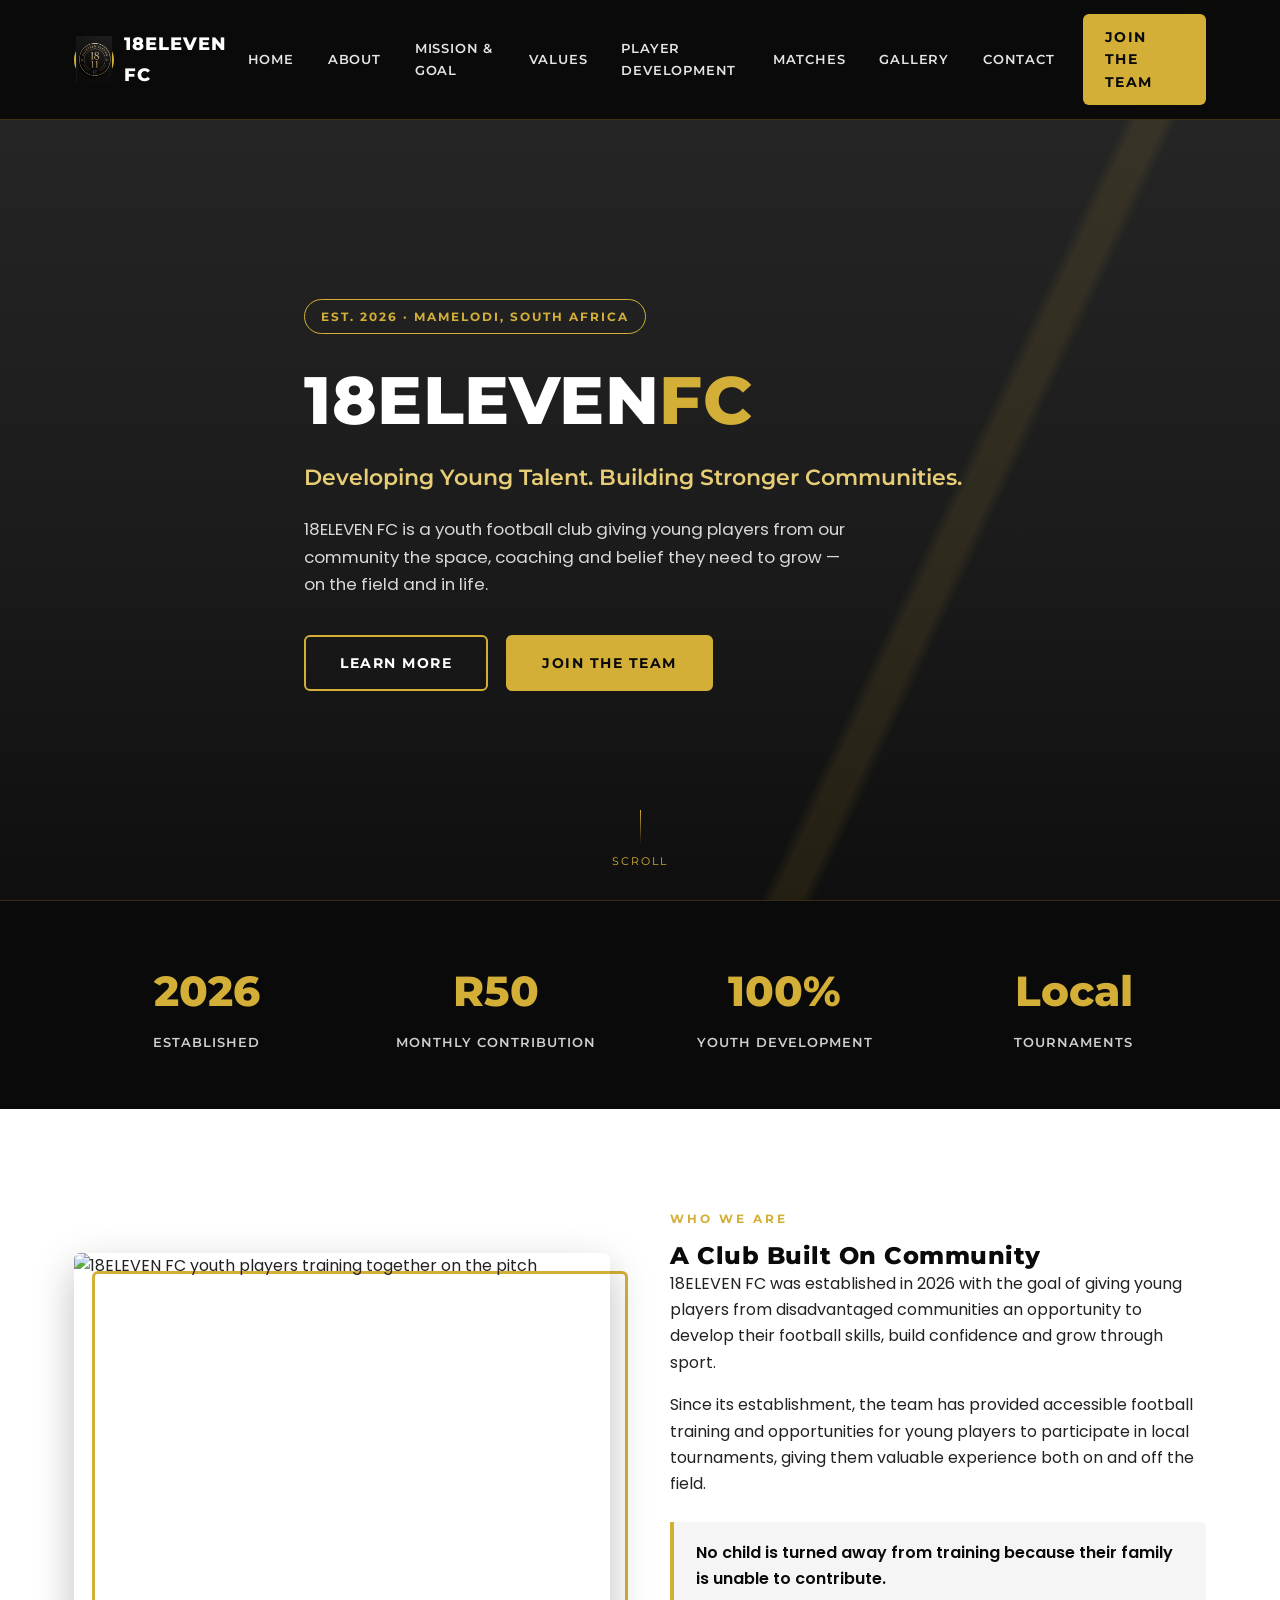
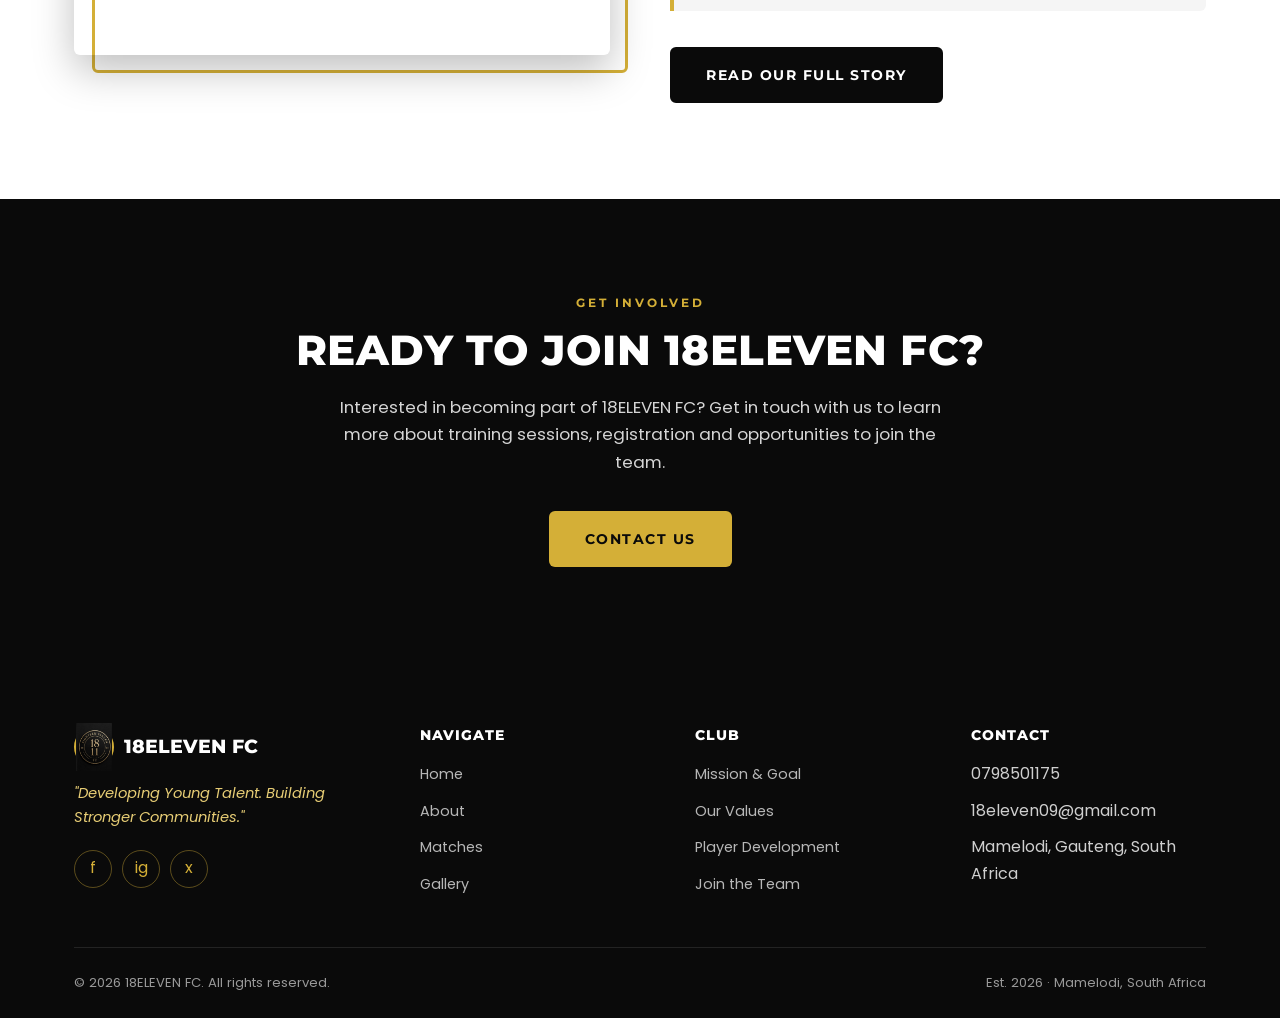
==== commit 69ae164d: "Update branding in index.html Updated branding elements to reflect '18ELEVEN FC' and added logo imag" ====
--- a/index.html
+++ b/index.html
@@ -19,7 +19,9 @@
 <header class="site-header">
   <nav class="navbar" aria-label="Main navigation">
     <a href="index.html" class="nav-brand">
-      <span class="brand-crest" aria-hidden="true">1811Fc</span>
+      <span class="brand-crest" aria-hidden="true">
+    <img src="logo.jpg" alt="18ELEVEN logo">
+      </span>
       18ELEVEN FC
     </a>
 
@@ -95,7 +97,7 @@
       <div class="about-grid">
         <div class="about-media reveal">
           <!-- Replace images/team.jpg with a real club photo -->
-          <img src="images/team.jpg" alt="Mamelodi FC youth players training together on the pitch">
+          <img src="images/team.jpg" alt="18ELEVEN FC youth players training together on the pitch">
           <div class="media-frame" aria-hidden="true"></div>
         </div>
         <div class="about-text reveal reveal-delay-1">
@@ -142,7 +144,9 @@
     <div class="footer-grid">
       <div>
         <div class="footer-brand">
-          <span class="brand-crest" aria-hidden="true">1811FC</span>
+         <span class="brand-crest" aria-hidden="true">
+    <img src="logo.jpg" alt="18ELEVEN logo">
+         </span>
           18ELEVEN FC
         </div>
         <p class="footer-tagline">"Developing Young Talent. Building Stronger Communities."</p>
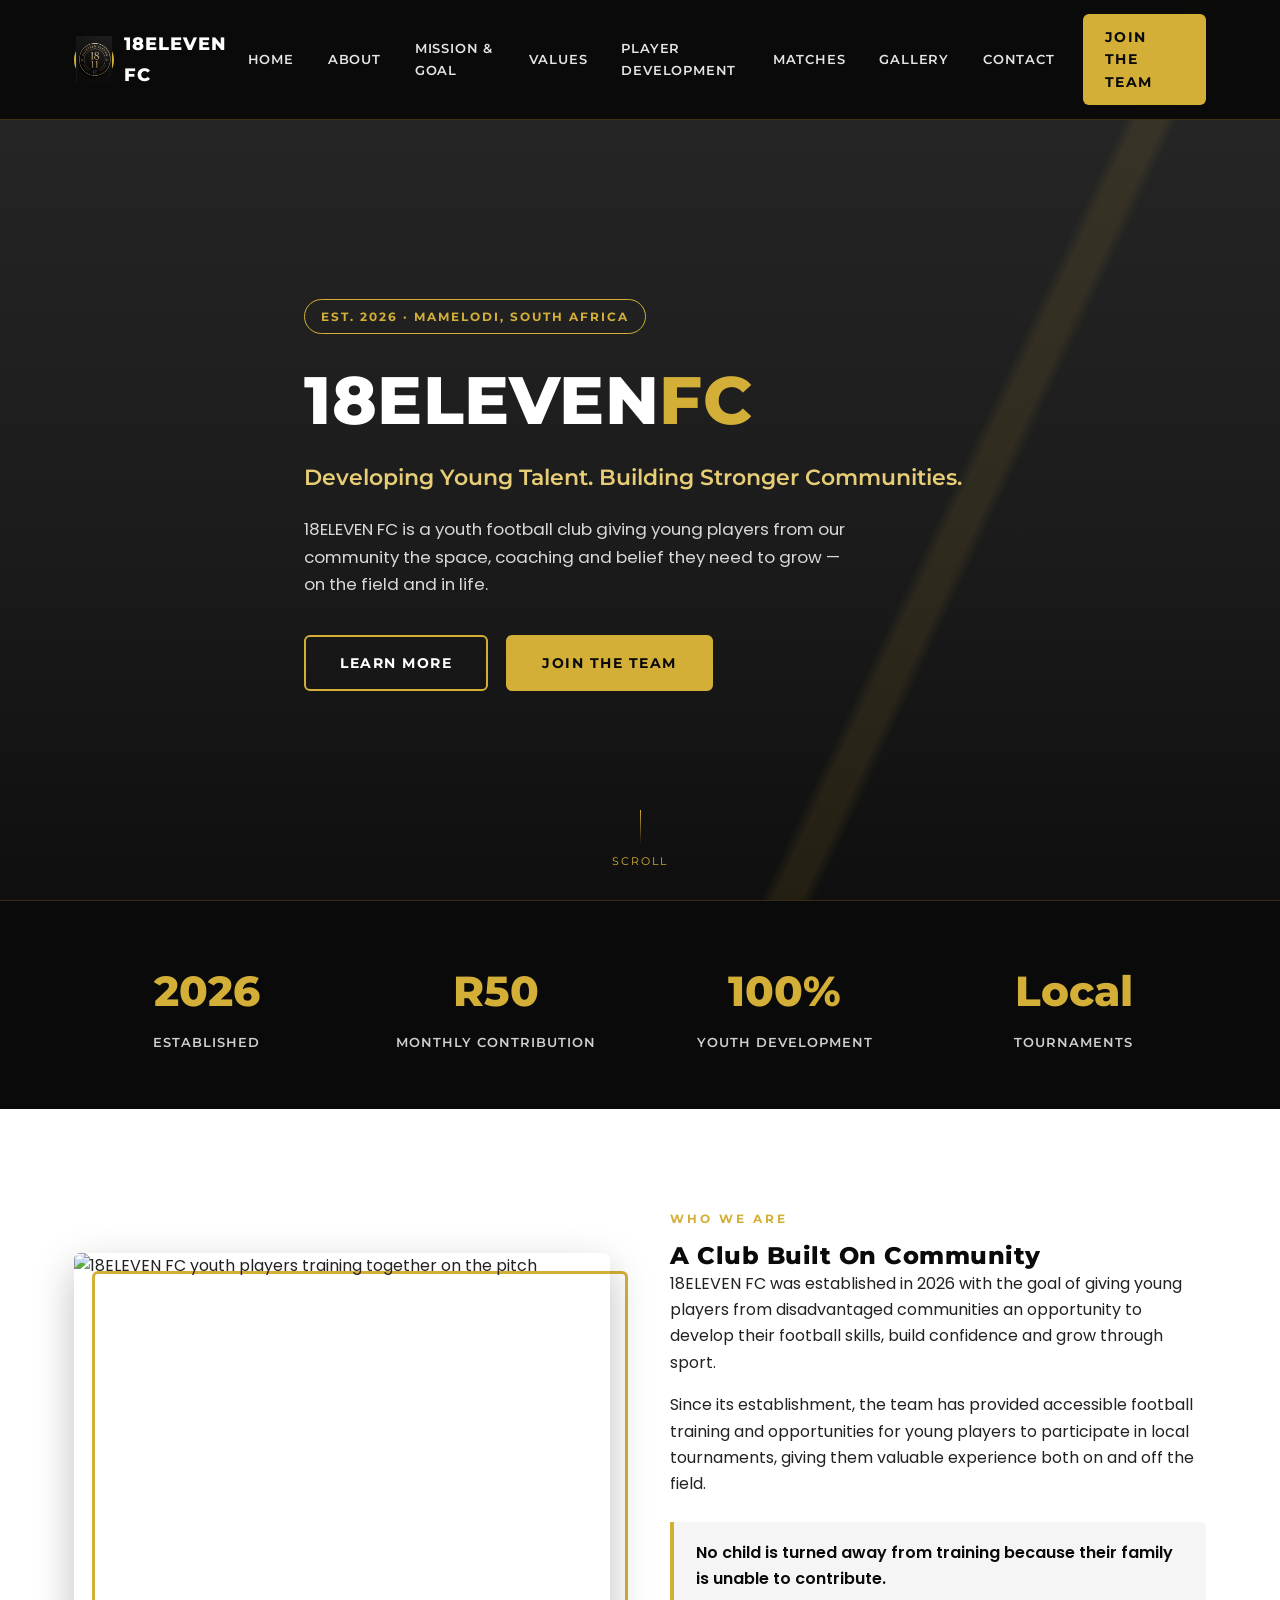
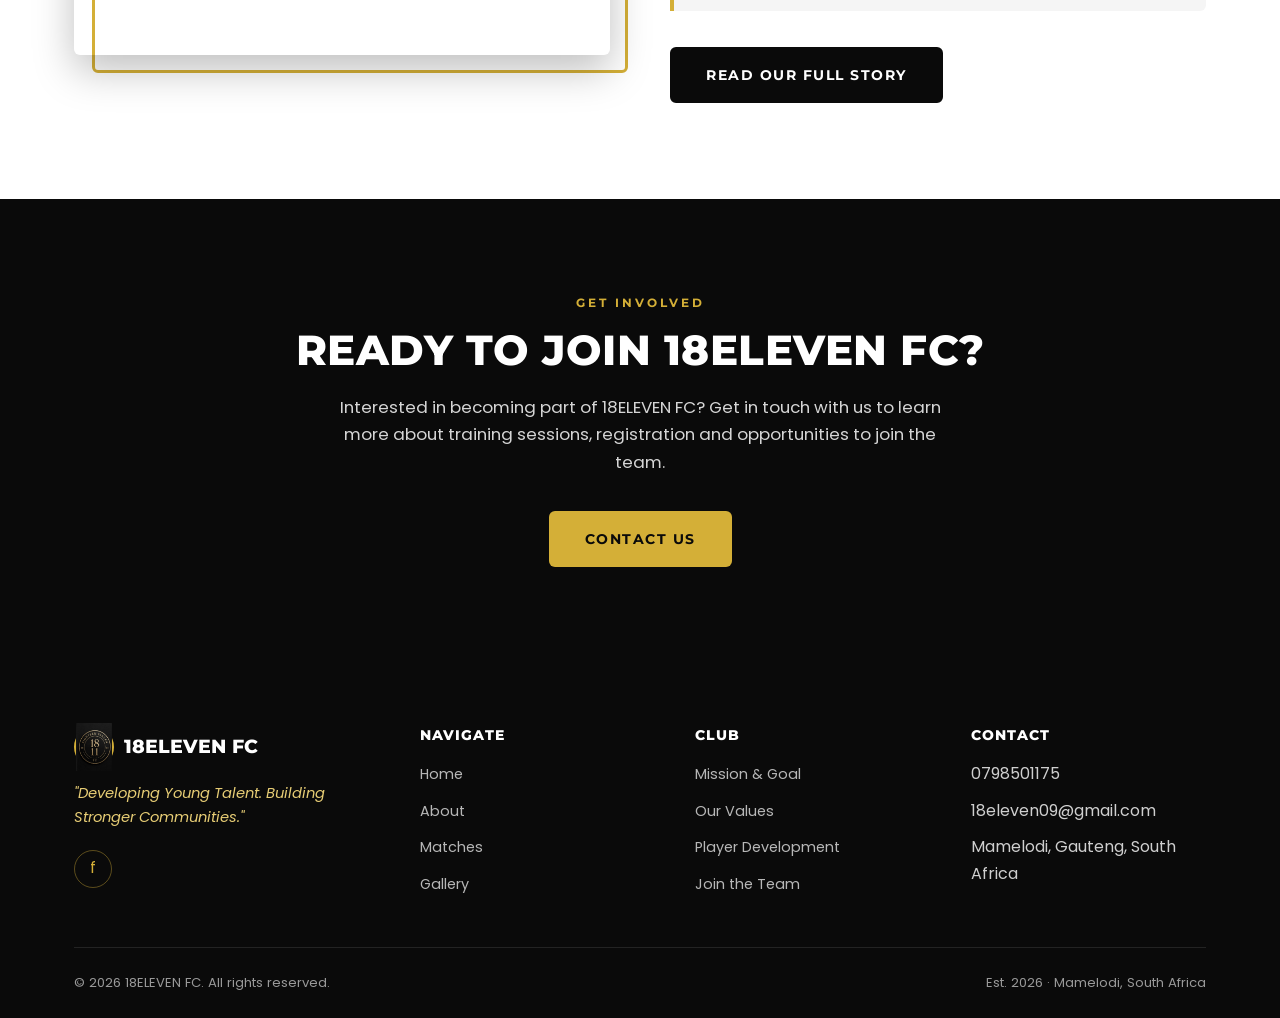
==== commit 8ceb9b49: "Update social media links in footer Updated Facebook link to a specific URL and commented out Instag" ====
--- a/index.html
+++ b/index.html
@@ -152,9 +152,9 @@
         <p class="footer-tagline">"Developing Young Talent. Building Stronger Communities."</p>
         <div class="social-links" style="margin-top:20px;">
           <!-- Replace # with real social media links -->
-          <a href="#" aria-label="Mamelodi FC on Facebook">f</a>
-          <a href="#" aria-label="Mamelodi FC on Instagram">ig</a>
-          <a href="#" aria-label="Mamelodi FC on X / Twitter">x</a>
+          <a href="https://www.facebook.com/share/1EurmRgVqy/" aria-label="Mamelodi FC on Facebook">f</a>
+          <!---<a href="#" aria-label="Mamelodi FC on Instagram">ig</a>
+          <a href="#" aria-label="Mamelodi FC on X / Twitter">x</a>-->
         </div>
       </div>
 
